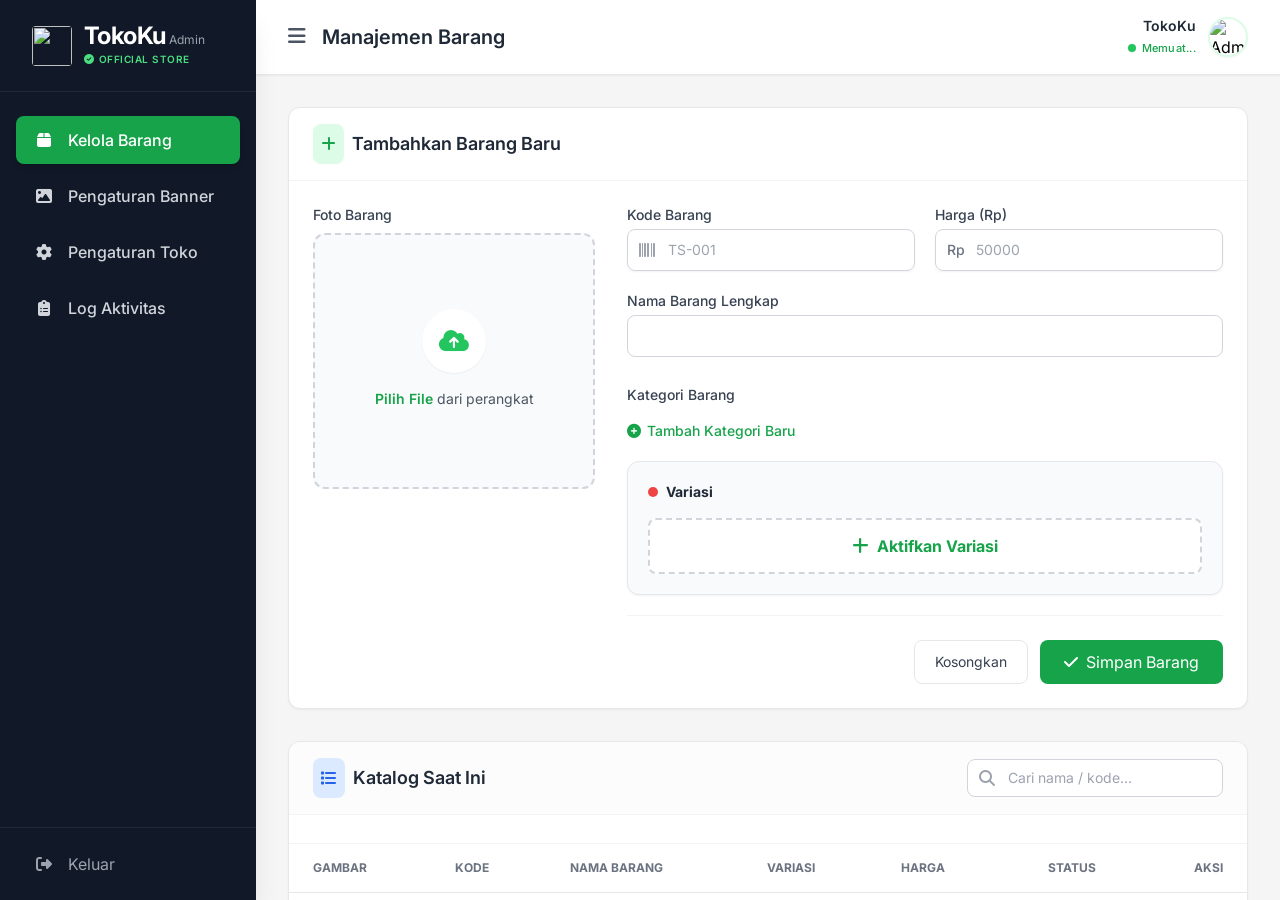
==== admin_panel.html @ 3192b539 "Backup awal: modularisasi, Tailwind, dan perbaikan keamanan" ====
<!DOCTYPE html>
<html lang="id">
<head>
    <meta charset="UTF-8">
    <meta name="viewport" content="width=device-width, initial-scale=1.0">
    <title>Admin Panel - Kelola Katalog & Banner</title>
    
    <!-- Library Eksternal / CDN -->
    <link rel="stylesheet" href="css/tailwind.min.css">
    <script src="https://cdn.jsdelivr.net/npm/@supabase/supabase-js@2"></script>
    <script src="https://cdn.jsdelivr.net/npm/sweetalert2@11"></script>
    <link rel="stylesheet" href="https://cdnjs.cloudflare.com/ajax/libs/font-awesome/6.4.0/css/all.min.css">
    <link href="https://fonts.googleapis.com/css2?family=Inter:wght@300;400;500;600;700&display=swap" rel="stylesheet">
    
    <!-- Panggil CSS Global Kita -->
    <link rel="stylesheet" href="css/global.css">
</head>
<body class="flex h-screen overflow-hidden">

    <!-- Sidebar Menu -->
    <aside id="sidebar" class="w-64 bg-gray-900 text-white flex flex-col transition-all duration-300 z-20 shadow-xl overflow-hidden">
        <div class="p-6 flex items-center justify-center border-b border-gray-800">
            <div class="flex items-center gap-3 text-white w-full px-2">
                <img id="sidebarLogo" src="https://ui-avatars.com/api/?name=Toko&background=16a34a&color=fff" class="h-10 w-10 rounded object-cover">
                
                <div class="flex flex-col justify-center">
                    <div class="flex items-baseline gap-1">
                        <span id="adminStoreNameDisplay" class="text-2xl font-bold tracking-tight leading-none">TokoKu</span>
                        <span class="text-xs font-normal text-gray-400">Admin</span>
                    </div>
                    <span class="text-[10px] font-semibold text-green-400 tracking-wider uppercase mt-1">
                        <i class="fa-solid fa-circle-check mr-1"></i>Official Store
                    </span>
                </div>
            </div>
        </div>
        <nav class="flex-1 px-4 py-6 space-y-2">
            <a href="#" onclick="switchTab('kelolaBarang')" id="nav-kelolaBarang" class="nav-item flex items-center px-4 py-3 bg-green-600 text-white rounded-lg transition-colors shadow-md">
                <i class="fa-solid fa-box w-6 text-center mr-3 text-white"></i><span class="font-medium">Kelola Barang</span>
            </a>
            <a href="#" onclick="switchTab('pengaturanBanner')" id="nav-pengaturanBanner" class="nav-item flex items-center px-4 py-3 text-gray-300 hover:bg-gray-800 hover:text-white rounded-lg transition-colors">
                <i class="fa-solid fa-image w-6 text-center mr-3"></i><span class="font-medium">Pengaturan Banner</span>
            </a>
            <a href="#" onclick="switchTab('pengaturanToko')" id="nav-pengaturanToko" class="nav-item flex items-center px-4 py-3 text-gray-300 hover:bg-gray-800 hover:text-white rounded-lg transition-colors">
                <i class="fa-solid fa-cog w-6 text-center mr-3"></i><span class="font-medium">Pengaturan Toko</span>
            </a>
            <a href="#" onclick="switchTab('logAktivitas')" id="nav-logAktivitas" class="nav-item flex items-center px-4 py-3 text-gray-300 hover:bg-gray-800 hover:text-white rounded-lg transition-colors">
                <i class="fa-solid fa-clipboard-list w-6 text-center mr-3"></i><span class="font-medium">Log Aktivitas</span>
            </a>
        </nav>
        <div class="p-4 border-t border-gray-800">
            <a href="#" id="btnLogout" class="flex items-center px-4 py-2 text-gray-400 hover:text-red-400 transition-colors">
                <i class="fa-solid fa-sign-out-alt w-6 text-center mr-3"></i><span>Keluar</span>
            </a>
        </div>
    </aside>

    <!-- Main Content Area -->
    <main class="flex-1 flex flex-col h-screen overflow-y-auto relative">
        <header class="bg-white shadow-sm px-8 py-4 flex items-center justify-between sticky top-0 z-10 border-b border-gray-200">
            <div class="flex items-center gap-4">
                <button id="btnToggleSidebar" class="text-gray-600 hover:text-green-600 focus:outline-none transition-colors">
                    <i class="fa-solid fa-bars text-xl"></i>
                </button>
                <h2 id="pageTitle" class="text-xl font-semibold text-gray-800">Manajemen Barang</h2>
            </div>
            <div class="flex items-center gap-4">
                <div class="flex items-center gap-3 cursor-pointer">
                    <div class="text-sm text-right hidden sm:block">
                        <p id="profilTokoName" class="font-semibold text-gray-800">TokoKu</p>
                        <div class="flex items-center justify-end gap-1.5 mt-0.5">
                            <span class="w-2 h-2 bg-green-500 rounded-full animate-pulse shadow-sm"></span>
                            <p id="profilAdminEmail" class="text-green-600 text-[11px] font-medium tracking-wide">Memuat...</p>
                        </div>
                    </div>
                    <img id="profilLogo" src="https://ui-avatars.com/api/?name=Admin+Toko&background=16a34a&color=fff" alt="Admin" class="w-10 h-10 rounded-full border-2 border-green-100 shadow-sm object-cover">
                </div>
            </div>
        </header>

        <div class="p-8 max-w-7xl mx-auto w-full pb-20">
            <!-- TAB 1: KELOLA BARANG -->
            <div id="tab-kelolaBarang" class="tab-content active space-y-8">
                <!-- Form Tambah Barang -->
                <section class="bg-white rounded-xl shadow-sm border border-gray-200 overflow-hidden">
                    <div class="px-6 py-4 border-b border-gray-100 flex items-center gap-2">
                        <div class="p-2 bg-green-100 rounded-lg text-green-600"><i class="fa-solid fa-plus"></i></div>
                        <h3 class="text-lg font-semibold text-gray-800">Tambahkan Barang Baru</h3>
                    </div>
                    <form id="formTambahBarang" class="p-6">
                        <div class="grid grid-cols-1 lg:grid-cols-3 gap-8">
                            <!-- Upload Gambar LOKAL -->
                            <div class="col-span-1">
                                <label class="block text-sm font-medium text-gray-700 mb-2">Foto Barang</label>
                                <div class="mt-1 flex justify-center px-6 pt-5 pb-6 border-2 border-gray-300 border-dashed rounded-xl hover:border-green-500 hover:bg-green-50/50 transition-all relative h-64 bg-gray-50 group" id="drop-zone">
                                    <div class="space-y-2 text-center flex flex-col items-center justify-center w-full h-full" id="upload-content">
                                        <div class="w-16 h-16 bg-white rounded-full flex items-center justify-center shadow-sm mb-2 group-hover:scale-110 transition-transform">
                                            <i class="fa-solid fa-cloud-arrow-up text-2xl text-green-500"></i>
                                        </div>
                                        <div class="flex text-sm text-gray-600">
                                            <label for="file-upload" class="relative cursor-pointer rounded-md font-semibold text-green-600 hover:text-green-700 focus-within:outline-none">
                                                <span>Pilih File</span>
                                                <input id="file-upload" name="file-upload" type="file" class="sr-only" accept="image/*">
                                            </label>
                                            <p class="pl-1">dari perangkat</p>
                                        </div>
                                    </div>
                                    <img id="image-preview" src="#" alt="Preview" class="hidden absolute inset-0 w-full h-full object-cover rounded-lg border-2 border-green-200">
                                    <button type="button" id="btn-remove-image" class="hidden absolute -top-3 -right-3 bg-red-500 text-white rounded-full w-8 h-8 flex items-center justify-center hover:bg-red-600 shadow-md transform hover:scale-110 transition-transform">
                                        <i class="fa-solid fa-times"></i>
                                    </button>
                                </div>
                            </div>
                            <!-- Input Data -->
                            <div class="col-span-1 lg:col-span-2 space-y-5">
                                <div class="grid grid-cols-1 sm:grid-cols-2 gap-5">
                                    <div>
                                        <label class="block text-sm font-medium text-gray-700 mb-1">Kode Barang</label>
                                        <div class="relative rounded-md shadow-sm">
                                            <div class="absolute inset-y-0 left-0 pl-3 flex items-center pointer-events-none"><i class="fa-solid fa-barcode text-gray-400"></i></div>
                                            <input type="text" id="kode_barang" class="focus:ring-green-500 focus:border-green-500 block w-full pl-10 sm:text-sm border-gray-300 rounded-lg py-2.5 border" placeholder="TS-001" required>
                                        </div>
                                    </div>
                                    <div>
                                        <label class="block text-sm font-medium text-gray-700 mb-1">Harga (Rp)</label>
                                        <div class="relative rounded-md shadow-sm">
                                            <div class="absolute inset-y-0 left-0 pl-3 flex items-center pointer-events-none"><span class="text-gray-500 sm:text-sm font-medium">Rp</span></div>
                                            <input type="number" id="harga" class="focus:ring-green-500 focus:border-green-500 block w-full pl-10 sm:text-sm border-gray-300 rounded-lg py-2.5 border" placeholder="50000" required>
                                        </div>
                                    </div>
                                </div>
                                <div>
                                    <label class="block text-sm font-medium text-gray-700 mb-1">Nama Barang Lengkap</label>
                                    <input type="text" id="nama_barang" class="focus:ring-green-500 focus:border-green-500 block w-full px-4 sm:text-sm border-gray-300 rounded-lg py-2.5 border" required>
                                </div>
                                <!-- AREA PILIH KATEGORI (CHIPS) -->
                                <div class="col-span-1 sm:col-span-2 pt-2">
                                    <label class="block text-sm font-medium text-gray-700 mb-2">Kategori Barang</label>
                                    <div id="kategoriChipsContainer" class="flex flex-wrap gap-2 mb-2">
                                        <!-- Tombol kategori akan di-generate otomatis di sini -->
                                    </div>
                                    <button type="button" onclick="tambahKategoriBaru()" class="text-sm text-green-600 hover:text-green-700 font-medium flex items-center gap-1.5 mt-2 transition-colors">
                                        <i class="fa-solid fa-circle-plus"></i> Tambah Kategori Baru
                                    </button>
                                    <input type="hidden" id="kategori_barang_terpilih" required>
                                </div>
                                <!-- AREA VARIASI DINAMIS -->
                                <div class="col-span-1 sm:col-span-2 border rounded-xl p-5 bg-gray-50 shadow-sm">
                                    <div class="flex items-center gap-2 mb-4">
                                        <div class="w-2.5 h-2.5 rounded-full bg-red-500"></div>
                                        <label class="block text-sm font-bold text-gray-800">Variasi</label>
                                    </div>

                                    <button type="button" id="btnAktifkanVariasi" onclick="mulaiVariasi()" class="w-full py-3.5 border-2 border-dashed border-gray-300 rounded-lg text-green-600 font-bold hover:bg-green-50 hover:border-green-400 transition-colors flex items-center justify-center gap-2 bg-white">
                                        <i class="fa-solid fa-plus text-lg"></i> Aktifkan Variasi
                                    </button>

                                    <div id="containerVariasi" class="hidden space-y-3">
                                        <!-- Kotak input variasi akan muncul di sini -->
                                    </div>

                                    <button type="button" id="btnTambahVariasi" onclick="tambahInputVariasi()" class="hidden mt-4 w-full py-2.5 border-2 border-dashed border-gray-300 rounded-lg text-green-600 font-bold hover:bg-green-50 hover:border-green-400 transition-colors flex items-center justify-center gap-2 bg-white">
                                        <i class="fa-solid fa-plus"></i> <span id="teksTambahVariasi">Tambah Variasi 2</span>
                                    </button>
                                </div>
                                
                                <div class="pt-6 flex justify-end gap-3 border-t border-gray-100 mt-4">
                                    <button type="button" id="btnReset" class="bg-white py-2.5 px-5 border rounded-lg text-sm text-gray-700 hover:bg-gray-50">Kosongkan</button>
                                    <button type="submit" class="inline-flex justify-center items-center py-2.5 px-6 rounded-lg text-white bg-green-600 hover:bg-green-700">
                                        <i class="fa-solid fa-check mr-2"></i> Simpan Barang
                                    </button>
                                </div>
                            </div>
                        </div>
                    </form>
                </section>

                <!-- Tabel Katalog -->
                <section class="bg-white rounded-xl shadow-sm border border-gray-200 overflow-hidden">
                    <div class="px-6 py-4 border-b border-gray-100 flex flex-col sm:flex-row justify-between items-center bg-gray-50/50 gap-4">
                        <div class="flex items-center gap-2">
                             <div class="p-2 bg-blue-100 rounded-lg text-blue-600"><i class="fa-solid fa-list"></i></div>
                            <h3 class="text-lg font-semibold text-gray-800">Katalog Saat Ini</h3>
                        </div>
                        <div class="relative w-full sm:w-64">
                            <div class="absolute inset-y-0 left-0 pl-3 flex items-center pointer-events-none"><i class="fa-solid fa-magnifying-glass text-gray-400"></i></div>
                            <input type="text" id="searchAdminBarang" class="focus:ring-green-500 focus:border-green-500 block w-full pl-10 sm:text-sm border-gray-300 rounded-lg py-2 border" placeholder="Cari nama / kode...">
                        </div>
                    </div>
                    <!-- Navigasi Filter Kategori Tabel -->
                    <div class="px-6 py-3 border-b border-gray-100 bg-white">
                        <div class="flex gap-2 overflow-x-auto hide-scrollbar pb-1" id="adminTableCategoryFilter">
                            <!-- Tombol filter di-generate via JS -->
                        </div>
                    </div>
                    <div class="table-container overflow-x-auto w-full">
                        <table class="min-w-full divide-y divide-gray-200">
                            <thead class="bg-white">
                                <tr>
                                    <th class="px-6 py-4 text-left text-xs font-bold text-gray-500 uppercase">Gambar</th>
                                    <th class="px-6 py-4 text-left text-xs font-bold text-gray-500 uppercase">Kode</th>
                                    <th class="px-6 py-4 text-left text-xs font-bold text-gray-500 uppercase">Nama Barang</th>
                                    <th class="px-6 py-4 text-left text-xs font-bold text-gray-500 uppercase">Variasi</th> 
                                    <th class="px-6 py-4 text-left text-xs font-bold text-gray-500 uppercase">Harga</th>
                                    <th class="px-6 py-4 text-center text-xs font-bold text-gray-500 uppercase">Status</th>
                                    <th class="px-6 py-4 text-right text-xs font-bold text-gray-500 uppercase">Aksi</th>
                                </tr>
                            </thead>
                            <tbody id="table-body" class="bg-white divide-y divide-gray-100"></tbody>
                        </table>
                    </div>
                    
                    <!-- AREA PAGINASI ADMIN -->
                    <div class="px-6 py-4 border-t border-gray-100 bg-gray-50 flex items-center justify-between" id="adminPaginationContainer">
                        <span class="text-sm text-gray-500 font-medium" id="adminPaginationInfo">Menampilkan 0 barang</span>
                        <div class="flex items-center gap-2" id="adminPaginationButtons">
                            <!-- Tombol Prev/Next akan di-generate via JS -->
                        </div>
                    </div>
                </section>
            </div>

            <!-- TAB 2: PENGATURAN BANNER -->
            <div id="tab-pengaturanBanner" class="tab-content space-y-6">
                <!-- Preview Visual Banner -->
                <div class="bg-white rounded-xl shadow-sm border border-gray-200 overflow-hidden mb-6">
                    <div class="px-6 py-4 border-b border-gray-100 bg-gray-50/50">
                        <h3 class="text-sm font-semibold text-gray-600 uppercase">Preview Tampilan</h3>
                    </div>
                    <div class="p-6 bg-gray-100 flex justify-center items-center">
                        <div class="w-full max-w-3xl bg-green-600 text-white rounded-lg shadow-md overflow-hidden relative">
                            <div class="absolute top-0 right-0 -mr-16 -mt-16 w-64 h-64 rounded-full bg-white opacity-10 blur-2xl"></div>
                            <div class="px-8 py-10 flex flex-col md:flex-row items-center justify-between relative z-10">
                                <div class="mb-4 md:mb-0 text-center md:text-left">
                                    <h1 id="previewBannerTitle" class="text-3xl font-extrabold mb-2">Koleksi Terbaru!</h1>
                                    <p id="previewBannerSubtitle" class="text-green-100 text-lg">Pesan mudah via WhatsApp.</p>
                                </div>
                                <i class="fa-solid fa-bullhorn text-6xl text-green-400 opacity-50 hidden md:block transform -rotate-12"></i>
                            </div>
                        </div>
                    </div>
                </div>

                <section class="bg-white rounded-xl shadow-sm border border-gray-200 overflow-hidden">
                    <form id="formEditBanner" class="p-6 space-y-6 max-w-3xl">
                        <div>
                            <label class="block text-sm font-bold text-gray-700 mb-1">Judul Utama</label>
                            <input type="text" id="bannerTitle" class="block w-full px-4 border border-gray-300 rounded-lg py-3 font-bold" required>
                        </div>
                        <div>
                            <label class="block text-sm font-bold text-gray-700 mb-1">Sub-judul / Deskripsi</label>
                            <input type="text" id="bannerSubtitle" class="block w-full px-4 border border-gray-300 rounded-lg py-3" required>
                        </div>
                        <div class="flex items-center justify-between p-4 bg-gray-50 rounded-lg border">
                            <div>
                                <h4 class="text-sm font-bold text-gray-800">Tampilkan Banner di Website</h4>
                            </div>
                            <label class="relative inline-flex items-center cursor-pointer">
                                <input type="checkbox" id="toggleBanner" class="sr-only peer">
                                <div class="w-11 h-6 bg-gray-300 peer-focus:outline-none rounded-full peer peer-checked:after:translate-x-full peer-checked:after:border-white after:content-[''] after:absolute after:top-[2px] after:left-[2px] after:bg-white after:border-gray-300 after:border after:rounded-full after:h-5 after:w-5 after:transition-all peer-checked:bg-green-500"></div>
                            </label>
                        </div>
                        <div class="pt-4 flex justify-end">
                            <button type="submit" class="py-2.5 px-6 rounded-lg text-white bg-green-600 hover:bg-green-700">
                                <i class="fa-solid fa-save mr-2"></i> Simpan Perubahan
                            </button>
                        </div>
                    </form>
                </section>
            </div>

            <!-- TAB 3: PENGATURAN TOKO -->
            <div id="tab-pengaturanToko" class="tab-content space-y-6">
                <form id="formPengaturanToko" class="space-y-6">
                    <section class="bg-white rounded-xl shadow-sm border border-gray-200 overflow-hidden">
                        <div class="px-6 py-4 border-b flex items-center gap-2 bg-blue-50/50">
                            <div class="p-2 bg-blue-100 rounded-lg text-blue-600"><i class="fa-solid fa-address-book"></i></div>
                            <h3 class="text-lg font-semibold text-gray-800">Informasi Toko</h3>
                        </div>
                        <div class="p-6 grid grid-cols-1 md:grid-cols-2 gap-6">
                            <div>
                                <label class="block text-sm font-bold text-gray-700 mb-1">Nama Toko</label>
                                <input type="text" id="storeName" class="block w-full px-4 border border-gray-300 rounded-lg py-2.5" required>
                            </div>
                            <div>
                                <label class="block text-sm font-bold text-gray-700 mb-1">Nomor WA Admin</label>
                                <input type="number" id="waNumber" class="block w-full px-4 border border-gray-300 rounded-lg py-2.5" placeholder="628123..." required>
                            </div>
                            <div>
                                <label class="block text-sm font-bold text-gray-700 mb-1">Link Instagram</label>
                                <input type="url" id="igLink" class="block w-full px-4 border border-gray-300 rounded-lg py-2.5">
                            </div>
                            <div>
                                <label class="block text-sm font-bold text-gray-700 mb-1">Link Facebook</label>
                                <input type="url" id="fbLink" class="block w-full px-4 border border-gray-300 rounded-lg py-2.5">
                            </div>
                            <!-- KOTAK PENGATURAN KATEGORI MODERN -->
                            <div class="col-span-1 md:col-span-2 p-5 bg-gray-50 rounded-lg border mt-2 shadow-inner">
                                <label class="block text-sm font-bold text-gray-700 mb-4"><i class="fa-solid fa-tags text-green-500 mr-2"></i>Kelola Master Kategori</label>
                                
                                <div id="masterKategoriVisual" class="flex flex-wrap gap-2.5 mb-5 min-h-[40px] p-2 border-2 border-dashed border-gray-200 rounded-lg bg-white">
                                </div>

                                <div class="flex gap-2">
                                    <input type="text" id="inputTambahMaster" class="flex-1 px-4 border border-gray-300 rounded-lg py-2.5 focus:ring-green-500 focus:border-green-500 text-sm" placeholder="Ketik kategori baru (contoh: Pakaian)..." onkeypress="if(event.key === 'Enter') { event.preventDefault(); tambahMasterKategori(); }">
                                    <button type="button" onclick="tambahMasterKategori()" class="bg-gray-800 text-white px-6 py-2.5 rounded-lg font-semibold hover:bg-gray-700 transition-colors flex items-center gap-2 text-sm shadow-sm">
                                        <i class="fa-solid fa-plus"></i> Tambah
                                    </button>
                                </div>
                                
                                <input type="hidden" id="kategoriToko" value="">
                                <p class="text-[11px] text-gray-500 mt-3 font-medium"><i class="fa-solid fa-circle-info mr-1"></i> Data di atas akan menjadi acuan filter pembeli dan pilihan admin. Jangan lupa tekan "Simpan Pengaturan" di bawah setelah selesai.</p>
                            </div>
                            <div class="col-span-1 md:col-span-2 p-4 bg-gray-50 rounded-lg border">
                                <label class="block text-sm font-bold text-gray-700 mb-2">Logo Toko</label>
                                <div class="flex items-center gap-4">
                                    <img id="previewLogoPengaturan" src="https://ui-avatars.com/api/?name=Toko&background=16a34a&color=fff" class="h-16 w-16 rounded-lg object-cover border bg-white">
                                    <input type="file" id="logoUpload" accept="image/*" class="block w-full text-sm text-gray-500 file:mr-4 file:py-2 file:px-4 file:rounded-lg file:border-0 file:text-sm file:font-semibold file:bg-blue-50 file:text-blue-700 hover:file:bg-blue-100">
                                </div>
                                <p class="text-xs text-gray-500 mt-2">Pilih gambar persegi untuk hasil terbaik. Kosongkan jika tidak ingin mengubah logo saat ini.</p>
                            </div>
                        </div>
                    </section>
                    
                    <section class="bg-white rounded-xl shadow-sm border border-gray-200 overflow-hidden">
                        <div class="p-6 flex items-center justify-between">
                            <div>
                                <h4 class="text-sm font-bold text-gray-800">Status Operasional (Toko Buka)</h4>
                            </div>
                            <label class="relative inline-flex items-center cursor-pointer">
                                <input type="checkbox" id="toggleStatusBuka" class="sr-only peer">
                                <div class="w-11 h-6 bg-gray-300 peer-focus:outline-none rounded-full peer peer-checked:after:translate-x-full peer-checked:after:border-white after:content-[''] after:absolute after:top-[2px] after:left-[2px] after:bg-white after:border-gray-300 after:border after:rounded-full after:h-5 after:w-5 after:transition-all peer-checked:bg-green-500"></div>
                            </label>
                        </div>
                        <div class="px-6 py-4 bg-gray-50 border-t flex justify-end">
                            <button type="submit" class="py-2.5 px-6 rounded-lg text-white bg-green-600 hover:bg-green-700">
                                <i class="fa-solid fa-save mr-2"></i> Simpan Pengaturan
                            </button>
                        </div>
                    </section>
                </form>
            </div>
            <!-- TAB 4: LOG AKTIVITAS -->
            <div id="tab-logAktivitas" class="tab-content space-y-6">
                <section class="bg-white rounded-xl shadow-sm border border-gray-200 overflow-hidden">
                    <div class="px-6 py-4 border-b border-gray-100 flex justify-between items-center bg-gray-50/50">
                        <div class="flex items-center gap-2">
                             <div class="p-2 bg-purple-100 rounded-lg text-purple-600"><i class="fa-solid fa-clock-rotate-left"></i></div>
                            <h3 class="text-lg font-semibold text-gray-800">Riwayat Aktivitas (CCTV)</h3>
                        </div>
                        <button onclick="loadLogAktivitas()" class="text-sm text-gray-500 hover:text-purple-600 flex items-center gap-1 transition-colors">
                            <i class="fa-solid fa-rotate-right"></i> Segarkan
                        </button>
                    </div>
                    <div class="table-container overflow-x-auto w-full max-h-[600px] overflow-y-auto">
                        <table class="min-w-full divide-y divide-gray-200 relative">
                            <thead class="bg-white sticky top-0 shadow-sm z-10">
                                <tr>
                                    <th class="px-6 py-4 text-left text-xs font-bold text-gray-500 uppercase">Waktu</th>
                                    <th class="px-6 py-4 text-left text-xs font-bold text-gray-500 uppercase">Petugas</th>
                                    <th class="px-6 py-4 text-left text-xs font-bold text-gray-500 uppercase">Aksi</th>
                                    <th class="px-6 py-4 text-left text-xs font-bold text-gray-500 uppercase">Detail Perubahan</th>
                                </tr>
                            </thead>
                            <tbody id="table-log-body" class="bg-white divide-y divide-gray-100"></tbody>
                        </table>
                    </div>
                </section>
            </div>
        </div>
    </main>

    <!-- Notifikasi Toast -->
    <div id="toast" class="fixed bottom-5 right-5 flex items-center w-full max-w-xs p-4 space-x-3 text-gray-500 bg-white rounded-lg shadow-xl border-l-4 border-green-500 transform transition-transform translate-y-24 opacity-0 z-50">
        <div class="inline-flex items-center justify-center flex-shrink-0 w-8 h-8 text-green-500 bg-green-100 rounded-lg"><i class="fa-solid fa-check"></i></div>
        <div class="ml-3 text-sm font-normal text-gray-800" id="toastMessage">Berhasil!</div>
    </div>

    <!-- Panggil File JavaScript Modular Kita -->
    <!-- URUTAN SANGAT PENTING: supabase.js harus dipanggil sebelum admin.js -->
    <script src="js/supabase.js"></script>
    <script src="js/admin.js"></script>
</body>
</html>
---- css/global.css ----
/* --- Pengaturan Global --- */
body { 
    font-family: 'Inter', sans-serif; 
    background-color: #f5f5f5; /* Default background untuk katalog */
}

/* --- Khusus Halaman Katalog --- */
.product-card { 
    transition: transform 0.2s ease-in-out, box-shadow 0.2s ease-in-out; 
}
.product-card:hover { 
    transform: translateY(-2px); 
    box-shadow: 0 4px 6px -1px rgba(0, 0, 0, 0.1); 
    border-color: #25D366; 
}
.bg-wa { background-color: #25D366; } 
.hover\:bg-wa-dark:hover { background-color: #128C7E; }

/* Menyembunyikan Scrollbar tapi tetap bisa di-scroll (Katalog) */
.hide-scrollbar::-webkit-scrollbar { display: none; } 
.hide-scrollbar { -ms-overflow-style: none; scrollbar-width: none; }

/* --- Khusus Admin Panel --- */
/* Custom Scrollbar untuk Tabel Admin */
.table-container::-webkit-scrollbar { height: 8px; }
.table-container::-webkit-scrollbar-thumb { background-color: #cbd5e1; border-radius: 4px; }

/* Animasi Transisi Tab Admin */
.tab-content { display: none; animation: fadeIn 0.3s ease-in-out; }
.tab-content.active { display: block; }
@keyframes fadeIn { 
    from { opacity: 0; transform: translateY(5px); } 
    to { opacity: 1; transform: translateY(0); } 
}
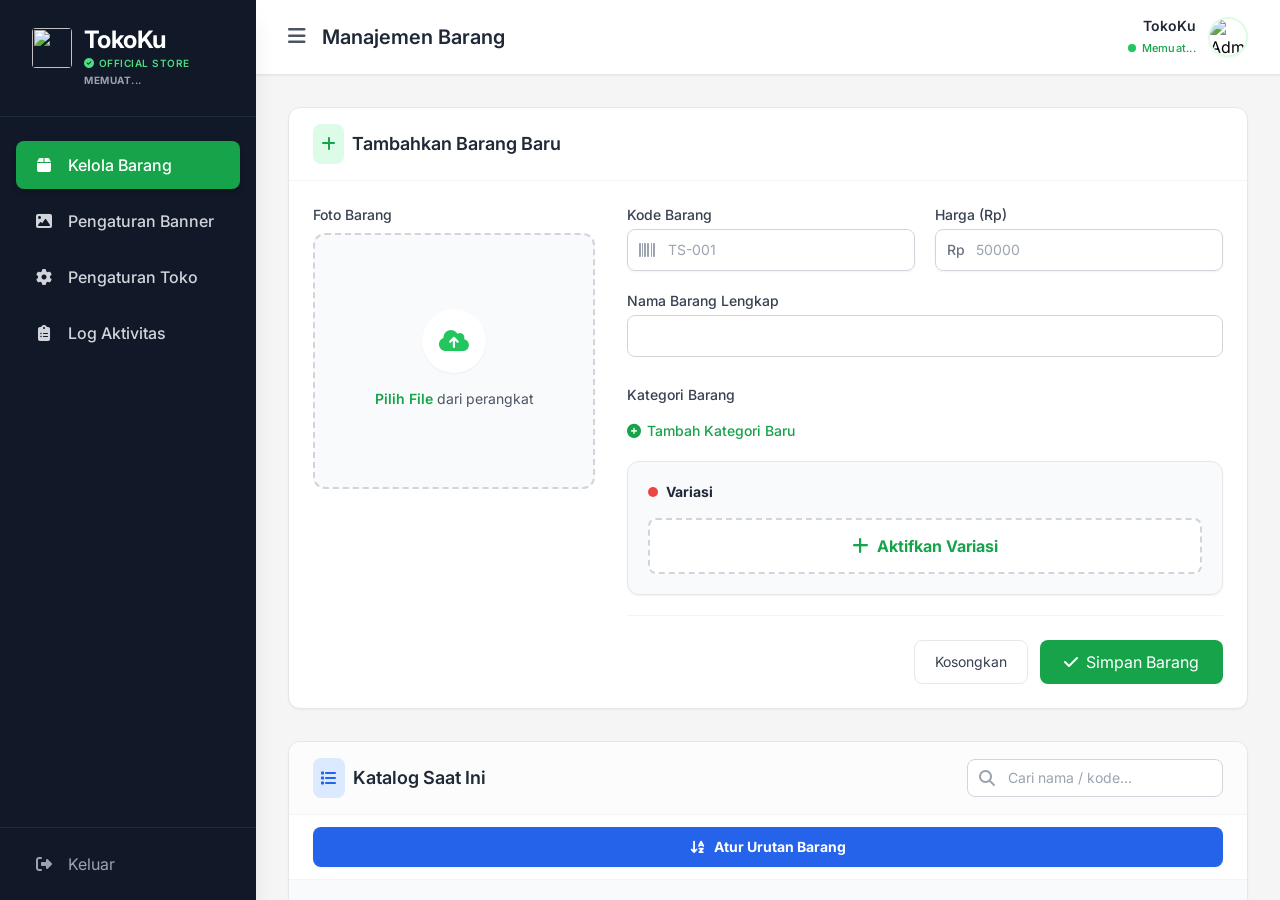
==== commit bfa2bd5f: "Add files via upload" ====
--- a/admin_panel.html
+++ b/admin_panel.html
@@ -14,23 +14,31 @@
     
     <!-- Panggil CSS Global Kita -->
     <link rel="stylesheet" href="css/global.css">
+
+    <script src="https://cdn.jsdelivr.net/npm/sortablejs@latest/Sortable.min.js"></script>
 </head>
 <body class="flex h-screen overflow-hidden">
 
     <!-- Sidebar Menu -->
     <aside id="sidebar" class="w-64 bg-gray-900 text-white flex flex-col transition-all duration-300 z-20 shadow-xl overflow-hidden">
         <div class="p-6 flex items-center justify-center border-b border-gray-800">
-            <div class="flex items-center gap-3 text-white w-full px-2">
-                <img id="sidebarLogo" src="https://ui-avatars.com/api/?name=Toko&background=16a34a&color=fff" class="h-10 w-10 rounded object-cover">
+            <!-- UBAH: items-center menjadi items-start di baris ini -->
+            <div class="flex items-start gap-3 text-white w-full px-2">
                 
-                <div class="flex flex-col justify-center">
-                    <div class="flex items-baseline gap-1">
-                        <span id="adminStoreNameDisplay" class="text-2xl font-bold tracking-tight leading-none">TokoKu</span>
-                        <span class="text-xs font-normal text-gray-400">Admin</span>
-                    </div>
-                    <span class="text-[10px] font-semibold text-green-400 tracking-wider uppercase mt-1">
+                <!-- UBAH: Tambahkan mt-1 pada img agar posisinya turun sedikit sejajar dengan teks -->
+                <img id="sidebarLogo" src="https://ui-avatars.com/api/?name=Toko&background=16a34a&color=fff" class="h-10 w-10 rounded object-cover mt-1">
+                
+                <div class="flex flex-col justify-center flex-1 min-w-0 overflow-hidden py-1">
+                    <!-- 1. Nama Toko (Atas) -->
+                    <span id="adminStoreNameDisplay" class="text-2xl font-bold tracking-tight leading-none mb-1 truncate">TokoKu</span>
+                    
+                    <!-- 2. Label Official Store (Tengah) -->
+                    <span class="text-[10px] font-semibold text-green-400 tracking-wider uppercase mb-0.5 truncate">
                         <i class="fa-solid fa-circle-check mr-1"></i>Official Store
                     </span>
+                    
+                    <!-- 3. Role Admin (Bawah) -->
+                    <span id="teksRoleAdmin" class="text-[10px] font-bold text-gray-400 uppercase tracking-wider truncate">Memuat...</span>
                 </div>
             </div>
         </div>
@@ -120,7 +128,9 @@
                                             <div class="absolute inset-y-0 left-0 pl-3 flex items-center pointer-events-none"><i class="fa-solid fa-barcode text-gray-400"></i></div>
                                             <input type="text" id="kode_barang" class="focus:ring-green-500 focus:border-green-500 block w-full pl-10 sm:text-sm border-gray-300 rounded-lg py-2.5 border" placeholder="TS-001" required>
                                         </div>
-                                    </div>
+                                        <p id="peringatanKode" class="mt-1.5 text-xs text-red-500 font-bold hidden"><i class="fa-solid fa-triangle-exclamation mr-1"></i>Kode barang sudah digunakan!</p>
+                                    </div>
+                                    <!-- DI SINI SEBELUMNYA ADA </div> BERLEBIH YANG SUDAH DIHAPUS -->
                                     <div>
                                         <label class="block text-sm font-medium text-gray-700 mb-1">Harga (Rp)</label>
                                         <div class="relative rounded-md shadow-sm">
@@ -177,6 +187,8 @@
 
                 <!-- Tabel Katalog -->
                 <section class="bg-white rounded-xl shadow-sm border border-gray-200 overflow-hidden">
+                    
+                    <!-- 1. Header & Pencarian Asli -->
                     <div class="px-6 py-4 border-b border-gray-100 flex flex-col sm:flex-row justify-between items-center bg-gray-50/50 gap-4">
                         <div class="flex items-center gap-2">
                              <div class="p-2 bg-blue-100 rounded-lg text-blue-600"><i class="fa-solid fa-list"></i></div>
@@ -187,12 +199,21 @@
                             <input type="text" id="searchAdminBarang" class="focus:ring-green-500 focus:border-green-500 block w-full pl-10 sm:text-sm border-gray-300 rounded-lg py-2 border" placeholder="Cari nama / kode...">
                         </div>
                     </div>
-                    <!-- Navigasi Filter Kategori Tabel -->
+
+                    <!-- 2. Tombol Atur Urutan Lebar Penuh -->
                     <div class="px-6 py-3 border-b border-gray-100 bg-white">
+                        <button onclick="bukaModalUrutan()" class="w-full px-4 py-2.5 bg-blue-600 hover:bg-blue-700 text-white text-sm font-bold rounded-lg shadow-sm transition-colors flex items-center justify-center gap-2">
+                            <i class="fa-solid fa-arrow-down-a-z"></i> Atur Urutan Barang
+                        </button>
+                    </div>
+
+                    <!-- 3. Navigasi Filter Kategori Tabel -->
+                    <div class="px-6 py-3 border-b border-gray-100 bg-gray-50">
                         <div class="flex gap-2 overflow-x-auto hide-scrollbar pb-1" id="adminTableCategoryFilter">
                             <!-- Tombol filter di-generate via JS -->
                         </div>
                     </div>
+                    
                     <div class="table-container overflow-x-auto w-full">
                         <table class="min-w-full divide-y divide-gray-200">
                             <thead class="bg-white">
@@ -369,7 +390,41 @@
             </div>
         </div>
     </main>
-
+    <!-- Modal Atur Urutan Drag & Drop (Arsitektur Scroll Layar Penuh) -->
+    <div id="modalUrutan" class="fixed inset-0 bg-gray-900 bg-opacity-70 z-50 hidden overflow-y-auto p-4 sm:p-6 custom-scrollbar">
+        
+        <!-- Kotak Modal -->
+        <div class="bg-white rounded-xl shadow-2xl w-full max-w-7xl mx-auto flex flex-col relative my-auto min-h-[50vh]">
+            
+            <!-- Header (Dibuat Sticky agar tetap di atas saat layar digulir) -->
+            <div class="px-6 py-4 border-b border-gray-100 flex justify-between items-center bg-white z-20 sticky top-0 rounded-t-xl shadow-sm">
+                <h3 class="font-bold text-gray-800 flex items-center gap-2">
+                    <i class="fa-brands fa-google-drive text-blue-500 text-lg"></i>Atur Urutan Etalase
+                </h3>
+                <button onclick="tutupModalUrutan()" class="text-gray-400 hover:text-red-500 transition-colors w-8 h-8 flex items-center justify-center rounded-full hover:bg-red-50"><i class="fa-solid fa-xmark text-xl"></i></button>
+            </div>
+            
+            <!-- Area Grid (Tanpa scroll internal, biarkan memanjang lepas) -->
+            <div class="p-6 bg-[#f0f4f9] flex-1">
+                <p class="text-xs text-gray-500 mb-6 text-center font-medium bg-blue-50 text-blue-700 py-2.5 rounded-lg border border-blue-100 shadow-sm max-w-lg mx-auto">
+                    <i class="fa-solid fa-hand-pointer mr-1"></i>Tahan dan geser kartu barang ke posisi yang Anda inginkan.
+                </p>
+                
+                <div id="listUrutanBarang" class="grid grid-cols-2 sm:grid-cols-3 md:grid-cols-4 lg:grid-cols-5 gap-3 sm:gap-4 pb-6">
+                    <!-- Kartu akan di-generate via JS -->
+                </div>
+            </div>
+            
+            <!-- Footer (Dibuat Sticky agar selalu tampak di layar bawah) -->
+            <div class="px-6 py-4 border-t border-gray-200 flex justify-end gap-3 bg-white z-20 sticky bottom-0 rounded-b-xl shadow-[0_-4px_6px_-1px_rgba(0,0,0,0.05)]">
+                <button onclick="tutupModalUrutan()" class="px-5 py-2.5 border border-gray-300 rounded-lg text-sm font-medium text-gray-700 hover:bg-gray-50 transition-colors">Batal</button>
+                <button onclick="simpanUrutanBarang()" id="btnSimpanUrutan" class="px-6 py-2.5 bg-blue-600 hover:bg-blue-700 text-white text-sm font-bold rounded-lg flex items-center gap-2 transition-all shadow-md hover:shadow-lg">
+                    <i class="fa-solid fa-save"></i> Simpan Urutan
+                </button>
+            </div>
+            
+        </div>
+    </div>
     <!-- Notifikasi Toast -->
     <div id="toast" class="fixed bottom-5 right-5 flex items-center w-full max-w-xs p-4 space-x-3 text-gray-500 bg-white rounded-lg shadow-xl border-l-4 border-green-500 transform transition-transform translate-y-24 opacity-0 z-50">
         <div class="inline-flex items-center justify-center flex-shrink-0 w-8 h-8 text-green-500 bg-green-100 rounded-lg"><i class="fa-solid fa-check"></i></div>
